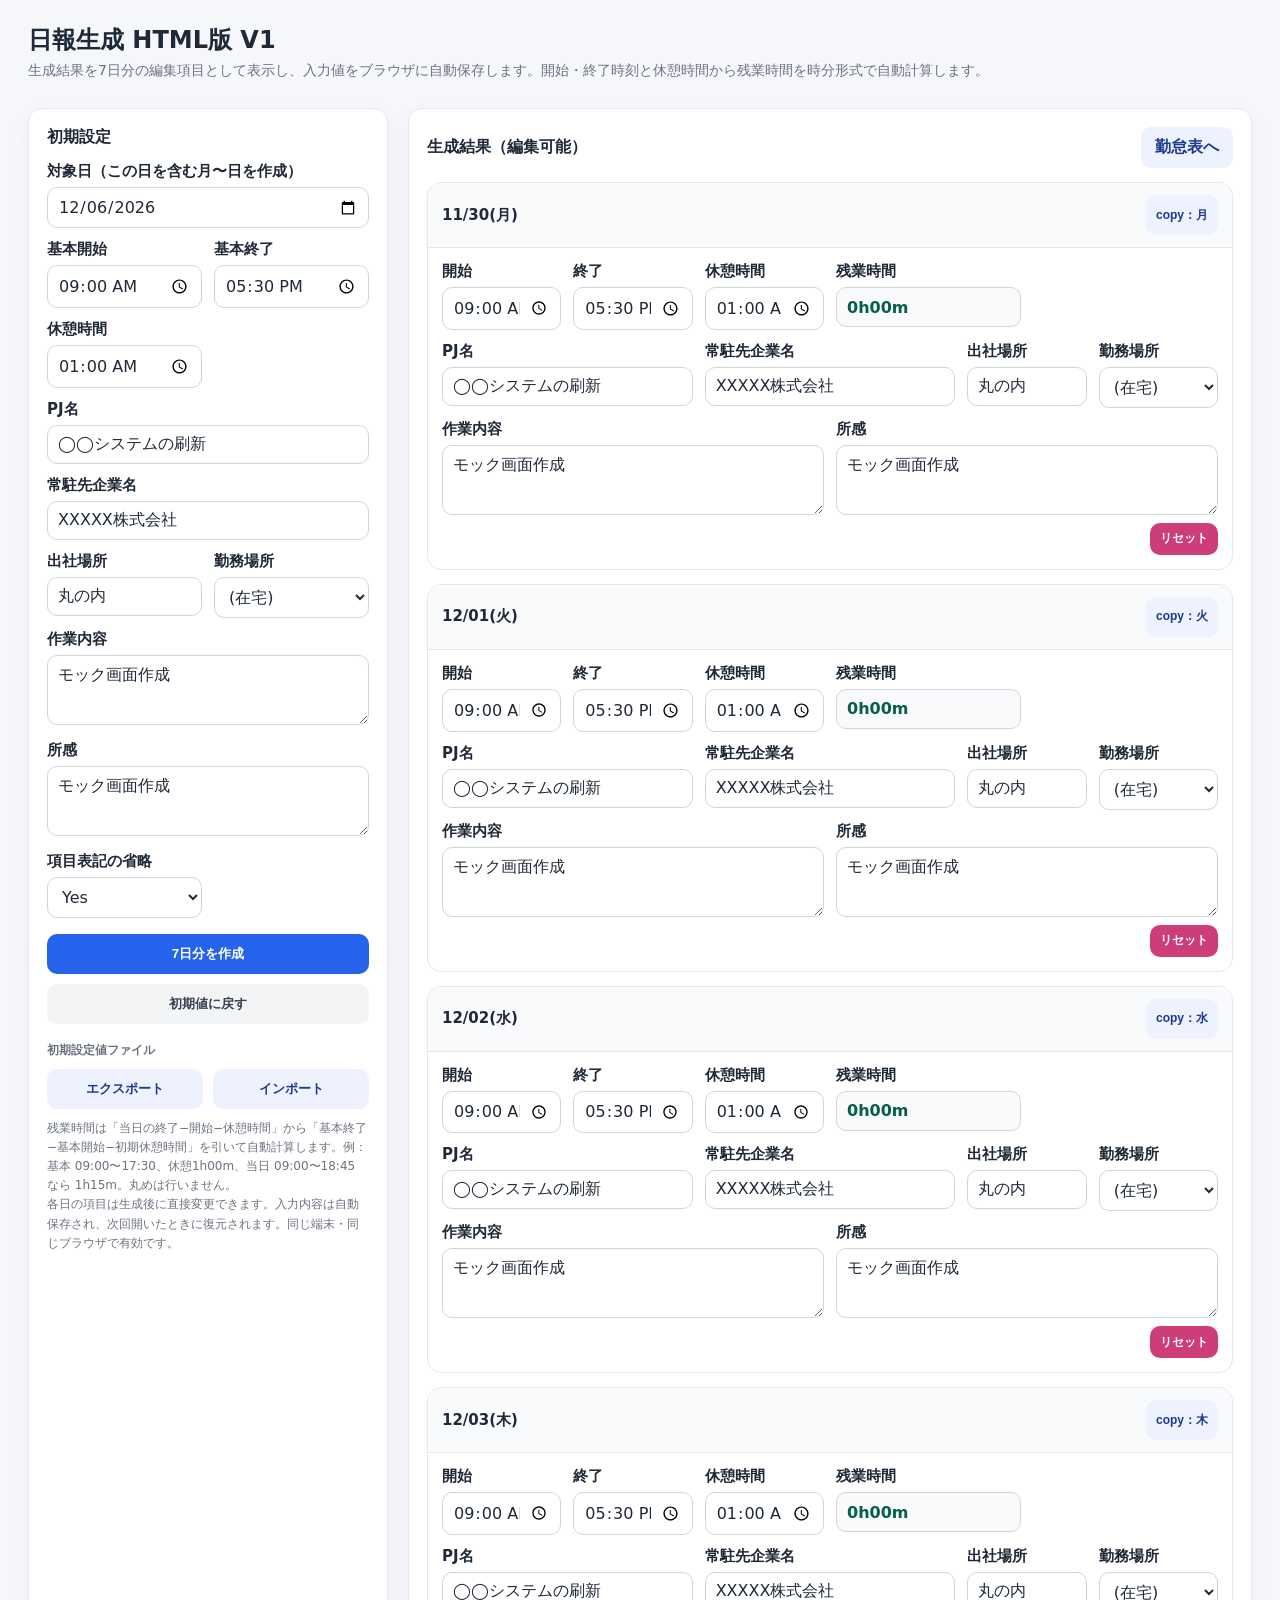
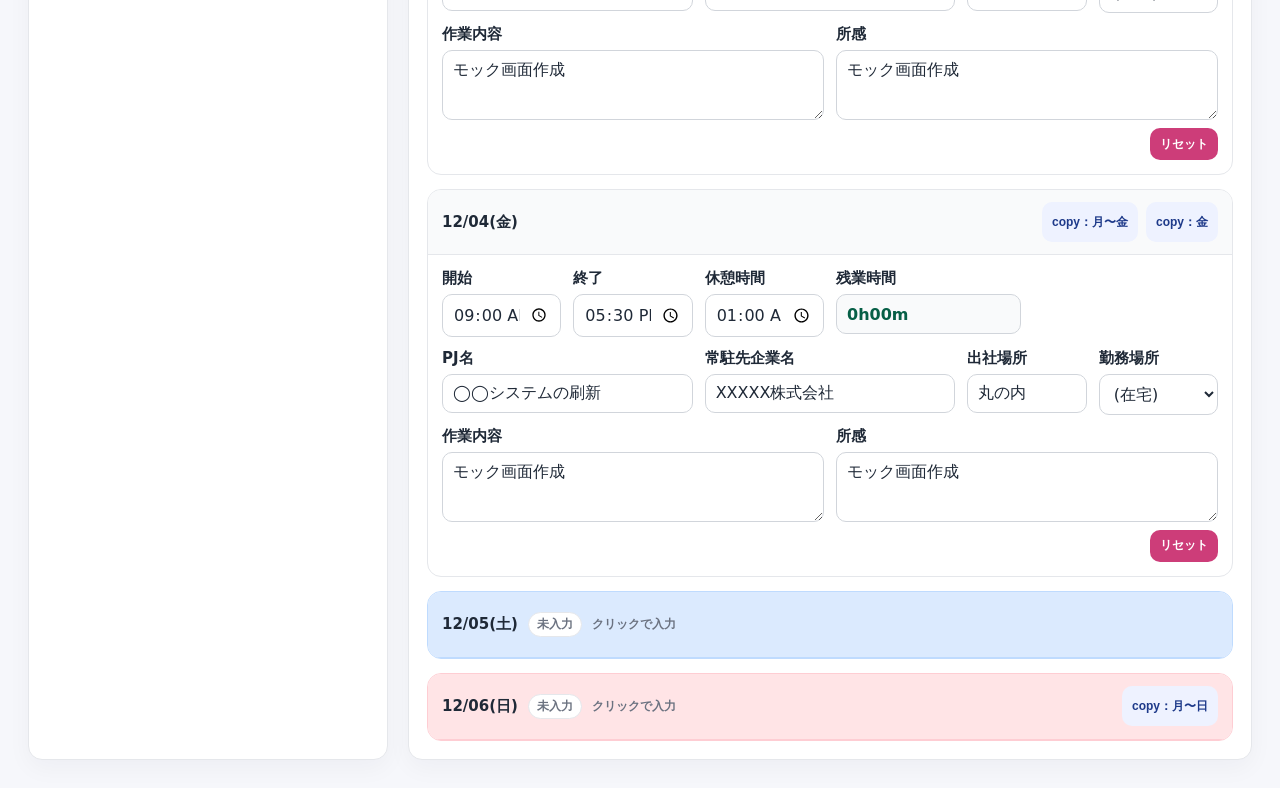
==== index.html @ 06e48c02 "Remove inactive weekend attendance records" ====
<!doctype html>
<html lang="ja">
<head>
  <meta charset="utf-8" />
  <meta name="viewport" content="width=device-width, initial-scale=1" />
  <title>日報生成 HTML版 V1</title>
  <link rel="stylesheet" href="css/style.css?v=20260704-15" />
</head>
<body>
  <header>
    <div class="header-text">
      <h1>日報生成 HTML版 V1</h1>
      <div class="sub">生成結果を7日分の編集項目として表示し、入力値をブラウザに自動保存します。開始・終了時刻と休憩時間から残業時間を時分形式で自動計算します。</div>
    </div>
    <div class="header-actions">
      <button class="menu-btn" id="openSettingsBtn" type="button" aria-controls="settingsPanel" aria-expanded="false">☰ 初期設定</button>
    </div>
  </header>

  <div class="drawer-overlay" id="drawerOverlay"></div>

  <main>
    <section class="form" id="settingsPanel" aria-label="初期設定">
      <div class="form-title-row">
        <h2>初期設定</h2>
        <button class="ghost drawer-close" id="closeSettingsBtn" type="button">閉じる</button>
      </div>
      <div class="grid">
        <div class="full">
          <label for="baseDate">対象日（この日を含む月〜日を作成）</label>
          <input id="baseDate" type="date" />
        </div>
        <div>
          <label for="defaultStartTime">基本開始</label>
          <input id="defaultStartTime" type="time" value="09:00" />
        </div>
        <div>
          <label for="defaultEndTime">基本終了</label>
          <input id="defaultEndTime" type="time" value="17:30" />
        </div>
        <div>
          <label for="defaultBreakTime">休憩時間</label>
          <input id="defaultBreakTime" type="time" value="01:00" />
        </div>
        <div class="full">
          <label for="projectName">PJ名</label>
          <input id="projectName" value="◯◯システムの刷新" />
        </div>
        <div class="full">
          <label for="companyName">常駐先企業名</label>
          <input id="companyName" value="XXXXX株式会社" />
        </div>
        <div>
          <label for="workPlace">出社場所</label>
          <input id="workPlace" value="丸の内" />
        </div>
        <div>
          <label for="workPlaceType">勤務場所</label>
          <select id="workPlaceType">
            <option value="(在宅)">(在宅)</option>
            <option value="(出社)">(出社)</option>
            <option value="(全休)">(全休)</option>
            <option value="(祝日)">(祝日)</option>
          </select>
        </div>
        <div class="full">
          <label for="workContent">作業内容</label>
          <textarea id="workContent">モック画面作成</textarea>
        </div>
        <div class="full">
          <label for="impression">所感</label>
          <textarea id="impression">モック画面作成</textarea>
        </div>
        <div>
          <label for="skipLabels">項目表記の省略</label>
          <select id="skipLabels">
            <option value="Yes">Yes</option>
            <option value="No">No</option>
          </select>
        </div>
      </div>

      <div class="buttons settings-actions">
        <button id="createBtn">7日分を作成</button>
        <button class="ghost" id="resetBtn">初期値に戻す</button>
        <div class="settings-file-label">初期設定値ファイル</div>
        <button class="secondary" id="exportSettingsBtn" type="button">エクスポート</button>
        <button class="secondary" id="importSettingsBtn" type="button">インポート</button>
        <input class="visually-hidden" id="importSettingsFile" type="file" accept="application/json,.json" />
      </div>
      <div class="note">
        残業時間は「当日の終了−開始−休憩時間」から「基本終了−基本開始−初期休憩時間」を引いて自動計算します。例：基本 09:00〜17:30、休憩1h00m、当日 09:00〜18:45 なら 1h15m。丸めは行いません。<br>
        各日の項目は生成後に直接変更できます。入力内容は自動保存され、次回開いたときに復元されます。同じ端末・同じブラウザで有効です。
      </div>
    </section>

    <section class="result">
      <div class="result-head">
        <h2 class="result-title">生成結果（編集可能）</h2>
        <a class="link-button secondary" href="attendance.html">勤怠表へ</a>
      </div>
      <div id="days" class="days result-days"></div>
    </section>
  </main>

  <div class="toast" id="toast">コピーしました</div>
  <script src="js/app.js?v=20260704-14"></script>
</body>
</html>
---- css/style.css ----
:root {
      --bg:#f6f7fb; --panel:#fff; --text:#1f2937; --muted:#6b7280; --line:#e5e7eb;
      --accent:#2563eb; --accent2:#1d4ed8; --soft:#eef2ff; --danger:#cd3d79; --ok:#059669;
    }
    * { box-sizing: border-box; }
    body { margin:0; font-family: system-ui, -apple-system, BlinkMacSystemFont, "Segoe UI", sans-serif; background:var(--bg); color:var(--text); }
    header { padding:24px 28px 12px; display:flex; align-items:flex-start; justify-content:space-between; gap:14px; }
    h1 { margin:0 0 6px; font-size:24px; }
    .header-text { min-width:0; }
    .header-actions { display:flex; align-items:center; justify-content:flex-end; gap:10px; flex-wrap:nowrap; flex:0 0 auto; }
    .menu-btn { display:none; white-space:nowrap; align-items:center; gap:8px; }
    .drawer-close { display:none; }
    .drawer-overlay { display:none; }
    .sub { color:var(--muted); font-size:14px; }
    main { display:grid; grid-template-columns: 360px 1fr; gap:20px; padding:16px 28px 28px; }
    section { background:var(--panel); border:1px solid var(--line); border-radius:14px; box-shadow:0 8px 24px rgba(15,23,42,.04); min-width:0; }
    .form, .result { padding:18px; }
    h2 { font-size:16px; margin:0 0 14px; }
    h3 { font-size:15px; margin:0; }
    .grid { display:grid; grid-template-columns: 1fr 1fr; gap:12px; }
    label { display:block; font-size:15px; color:var(--text); font-weight:700; margin-bottom:6px; }
    input, select, textarea { width:100%; border:1px solid #d1d5db; border-radius:10px; padding:9px 10px; font:inherit; background:white; color:var(--text); }
    textarea { min-height:70px; resize:vertical; }
    .full { grid-column: 1 / -1; }
    .buttons { display:flex; flex-wrap:wrap; gap:10px; margin-top:16px; }
    .settings-actions { display:grid; grid-template-columns:1fr 1fr; gap:10px; align-items:center; }
    .settings-actions #createBtn,
    .settings-actions #resetBtn,
    .settings-file-label { grid-column:1 / -1; }
    .settings-actions #resetBtn { margin-bottom:4px; }
    .settings-file-label { color:var(--muted); font-size:12px; font-weight:700; margin-top:4px; }
    .copy-buttons { width:auto; display:flex; flex-wrap:nowrap; gap:8px; justify-content:flex-end; }
    .copy-buttons button { flex:0 0 auto; min-height:38px; padding:8px 12px; font-size:13px; white-space:nowrap; }
    button, .link-button { border:0; border-radius:10px; padding:10px 14px; font-weight:700; cursor:pointer; background:var(--accent); color:white; text-decoration:none; display:inline-flex; align-items:center; justify-content:center; min-height:40px; white-space:nowrap; }
    button:hover { background:var(--accent2); }
    button.secondary, .link-button.secondary { background:var(--soft); color:#1e3a8a; }
    button.secondary:hover, .link-button.secondary:hover { background:#dbeafe; }
    button:disabled { cursor:not-allowed; opacity:.55; }
    button.ghost { background:#f3f4f6; color:#374151; }
    button.ghost:hover { background:#e5e7eb; }
    .note { margin-top:10px; color:var(--muted); font-size:12px; line-height:1.6; }
    .days { display:flex; flex-direction:column; gap:14px; }
    .day-card { border:1px solid var(--line); border-radius:14px; overflow:hidden; background:#fff; }
    .day-card-saturday { background:#eff6ff; border-color:#bfdbfe; }
    .day-card-sunday, .day-card-holiday { background:#fff1f2; border-color:#fecdd3; }
    .day-head { display:flex; align-items:center; justify-content:space-between; gap:12px; padding:12px 14px; background:#f9fafb; border-bottom:1px solid var(--line); }
    .day-card-saturday .day-head { background:#dbeafe; border-bottom-color:#bfdbfe; }
    .day-card-sunday .day-head, .day-card-holiday .day-head { background:#ffe4e6; border-bottom-color:#fecdd3; }
    .day-card-saturday .day-head,
    .day-card-sunday .day-head { min-height:66px; }
    .day-title { display:flex; align-items:center; gap:10px; flex-wrap:wrap; }
    .day-status { display:inline-flex; align-items:center; min-height:24px; padding:3px 8px; border-radius:999px; background:#fff; color:var(--muted); border:1px solid var(--line); font-size:12px; font-weight:700; }
    .weekend-toggle-head { cursor:pointer; }
    .weekend-toggle-head:hover { filter:brightness(.98); }
    .weekend-toggle-label { color:var(--muted); font-size:12px; font-weight:700; }
    .day-copy-actions { display:flex; align-items:center; justify-content:flex-end; gap:8px; flex-wrap:nowrap; }
    .calculated-value { min-height:40px; display:flex; align-items:center; border:1px solid #d1d5db; border-radius:10px; padding:9px 10px; background:#f9fafb; font-weight:700; color:#065f46; }
    .day-body { padding:14px; display:grid; grid-template-columns: repeat(12, 1fr); gap:12px; }
    .day-body-collapsed { display:none; }
    .col-2 { grid-column: span 2; }
    .col-3 { grid-column: span 3; }
    .col-4 { grid-column: span 4; }
    .col-6 { grid-column: span 6; }
    .col-12 { grid-column: span 12; }
    .row-actions { display:flex; gap:8px; align-items:flex-end; }
    .small-btn { padding:8px 10px; font-size:12px; }
    .field-with-action { display:flex; flex-direction:column; align-items:stretch; }
    button.field-reset-btn { align-self:flex-end; min-height:32px; margin-top:8px; padding:6px 10px; background:var(--danger); color:#fff; }
    button.field-reset-btn:hover { background:#b91c1c; color:#fff; }
    .visually-hidden { position:absolute; width:1px; height:1px; padding:0; margin:-1px; overflow:hidden; clip:rect(0,0,0,0); white-space:nowrap; border:0; }
    .toast { position:fixed; right:20px; bottom:20px; background:#111827; color:#fff; padding:10px 14px; border-radius:10px; opacity:0; transform:translateY(8px); transition:.2s; pointer-events:none; z-index:10; }
    .toast.show { opacity:1; transform:translateY(0); }
    @media (max-width: 1100px) {
      .menu-btn { display:inline-flex; margin-top:2px; }
      .drawer-close { display:inline-flex; min-height:auto; padding:8px 10px; }
      .drawer-overlay { display:block; position:fixed; inset:0; background:rgba(15,23,42,.45); opacity:0; pointer-events:none; transition:.2s; z-index:20; }
      body.drawer-open .drawer-overlay { opacity:1; pointer-events:auto; }
      section.form { position:fixed; top:0; left:0; width:min(88vw, 420px); height:100dvh; overflow-y:auto; z-index:30; border-radius:0 18px 18px 0; transform:translateX(-105%); transition:transform .24s ease; box-shadow:18px 0 40px rgba(15,23,42,.22); }
      body.drawer-open section.form { transform:translateX(0); }
      .form-title-row { display:flex; align-items:center; justify-content:space-between; gap:10px; margin-bottom:14px; }
      .form-title-row h2 { margin:0; }

      header { padding:18px 16px 8px; align-items:center; }
      main { grid-template-columns:1fr; gap:14px; padding:12px 16px 24px; }
      .form, .result { padding:16px; }
      .day-body { grid-template-columns: repeat(6, 1fr); }
      .col-2 { grid-column: span 2; }
      .col-3 { grid-column: span 3; }
      .col-4 { grid-column: span 3; }
      .col-6 { grid-column: span 6; }
      .col-12 { grid-column: span 6; }
      .result > div:first-child .copy-buttons { width:100%; justify-content:flex-end; }
      .copy-buttons { width:100%; flex-direction:row; flex-wrap:nowrap; justify-content:flex-end; gap:8px; }
      .copy-buttons button { flex:1 1 0; width:50%; min-width:0; }
    }
    @media (max-width: 760px) {
      body { background:#fff; }
      header { padding:14px 12px 6px; align-items:flex-start; }
      h1 { font-size:20px; }
      .sub { font-size:12px; line-height:1.5; }
      .menu-btn { padding:10px 12px; min-height:40px; font-size:13px; }
      main { display:block; padding:8px 10px 18px; }
      section { border-radius:12px; box-shadow:none; }
      section + section { margin-top:12px; }
      .form, .result { padding:14px; }
      .grid { grid-template-columns:1fr; gap:10px; }
      input, select, textarea { min-height:44px; font-size:16px; padding:10px 12px; }
      textarea { min-height:88px; }
      .buttons { width:100%; gap:8px; }
      .settings-actions { grid-template-columns:1fr; gap:9px; }
      .settings-actions #resetBtn { margin-bottom:6px; }
      button { min-height:44px; padding:11px 12px; font-size:14px; }
      .buttons button { flex:1 1 100%; }
      .result > div:first-child { align-items:flex-start !important; }
      .result > div:first-child .copy-buttons { width:100%; }
      .copy-buttons { width:100%; flex-direction:row; flex-wrap:nowrap; justify-content:flex-end; gap:8px; }
      .copy-buttons button { flex:1 1 0; width:50%; min-width:0; min-height:38px; padding:8px 10px; font-size:13px; }
      .day-card { border-radius:12px; }
      .day-head { padding:10px 12px; align-items:flex-start; }
      .day-title h3 { font-size:16px; }
      .day-copy-actions { flex-wrap:wrap; }
      .day-copy-actions button { flex:0 0 auto; }
      .day-body { padding:12px; grid-template-columns:1fr 1fr; gap:10px; }
      .col-2,.col-3,.col-4,.col-6,.col-12 { grid-column:1 / -1; }
      .day-body .col-2:nth-child(1),
      .day-body .col-2:nth-child(2) { grid-column: span 1; }

      .row-actions { align-items:flex-end; }
      .row-actions button { width:auto; }
      .calculated-value { min-height:44px; }
      .toast { right:10px; left:10px; bottom:12px; text-align:center; }
    }
    @media (max-width: 420px) {
      header { padding-left:10px; padding-right:10px; }
      .header-actions { gap:6px; }
      .header-actions .link-button,
      .header-actions .menu-btn { padding-left:9px; padding-right:9px; }
      main { padding-left:8px; padding-right:8px; }
      .form, .result { padding:12px; }
      .day-body { grid-template-columns:1fr 1fr; }
      .day-body .col-2:nth-child(1),
      .day-body .col-2:nth-child(2) { grid-column:1 / -1; }

      .copy-buttons { width:100%; justify-content:flex-end; gap:6px; }
      .copy-buttons button { flex:1 1 0; width:50%; min-width:0; min-height:36px; padding:7px 9px; font-size:12px; }
      label { font-size:15px; }
    }
    .result-head { display:flex; align-items:center; justify-content:space-between; gap:12px; flex-wrap:wrap; }
    .result-title { margin:0; }
    .result-copy-buttons { margin-top:0; }
    .result-days { margin-top:14px; }
    .single-main { display:block; max-width:1040px; margin:0 auto; }
    .holiday-panel { width:100%; }
    .holiday-actions { margin-top:0; }
    .holiday-status { margin-top:14px; color:var(--muted); font-size:13px; }
    .holiday-table-wrap { margin-top:12px; overflow:auto; border:1px solid var(--line); border-radius:10px; }
    .holiday-table { width:100%; border-collapse:collapse; background:#fff; }
    .holiday-table th,
    .holiday-table td { padding:10px 12px; border-bottom:1px solid var(--line); text-align:left; font-size:14px; }
    .holiday-table th { background:#f9fafb; color:#374151; white-space:nowrap; }
    .holiday-table tr:last-child td { border-bottom:0; }
    .attendance-panel { width:100%; }
    .attendance-summary { color:var(--muted); font-size:13px; font-weight:700; }
    .attendance-table-wrap { margin-top:14px; max-height:calc(100dvh - 190px); overflow:auto; border:1px solid var(--line); border-radius:10px; }
    .attendance-table { width:100%; border-collapse:collapse; background:#fff; table-layout:fixed; }
    .attendance-table th,
    .attendance-table td { padding:10px 12px; border-bottom:1px solid var(--line); text-align:left; font-size:14px; white-space:nowrap; }
    .attendance-table th { position:sticky; top:0; background:#f9fafb; color:#374151; z-index:3; box-shadow:0 1px 0 var(--line); }
    .attendance-table th:first-child,
    .attendance-table td:first-child { width:37%; }
    .attendance-table th:not(:first-child):not(:last-child),
    .attendance-table td:not(:first-child):not(:last-child) { text-align:right; width:10%; }
    .attendance-table th:last-child,
    .attendance-table td:last-child { width:13%; text-align:right; }
    button.attendance-delete-btn { min-height:28px; width:28px; padding:0; border-radius:8px; font-size:16px; line-height:1; background:var(--danger); color:#fff; }
    button.attendance-delete-btn:hover { background:#b91c1c; color:#fff; }
    .attendance-table tr:last-child td { border-bottom:0; }
    .attendance-table .attendance-saturday td { background:#eff6ff; }
    .attendance-table .attendance-sunday td { background:#fff1f2; }
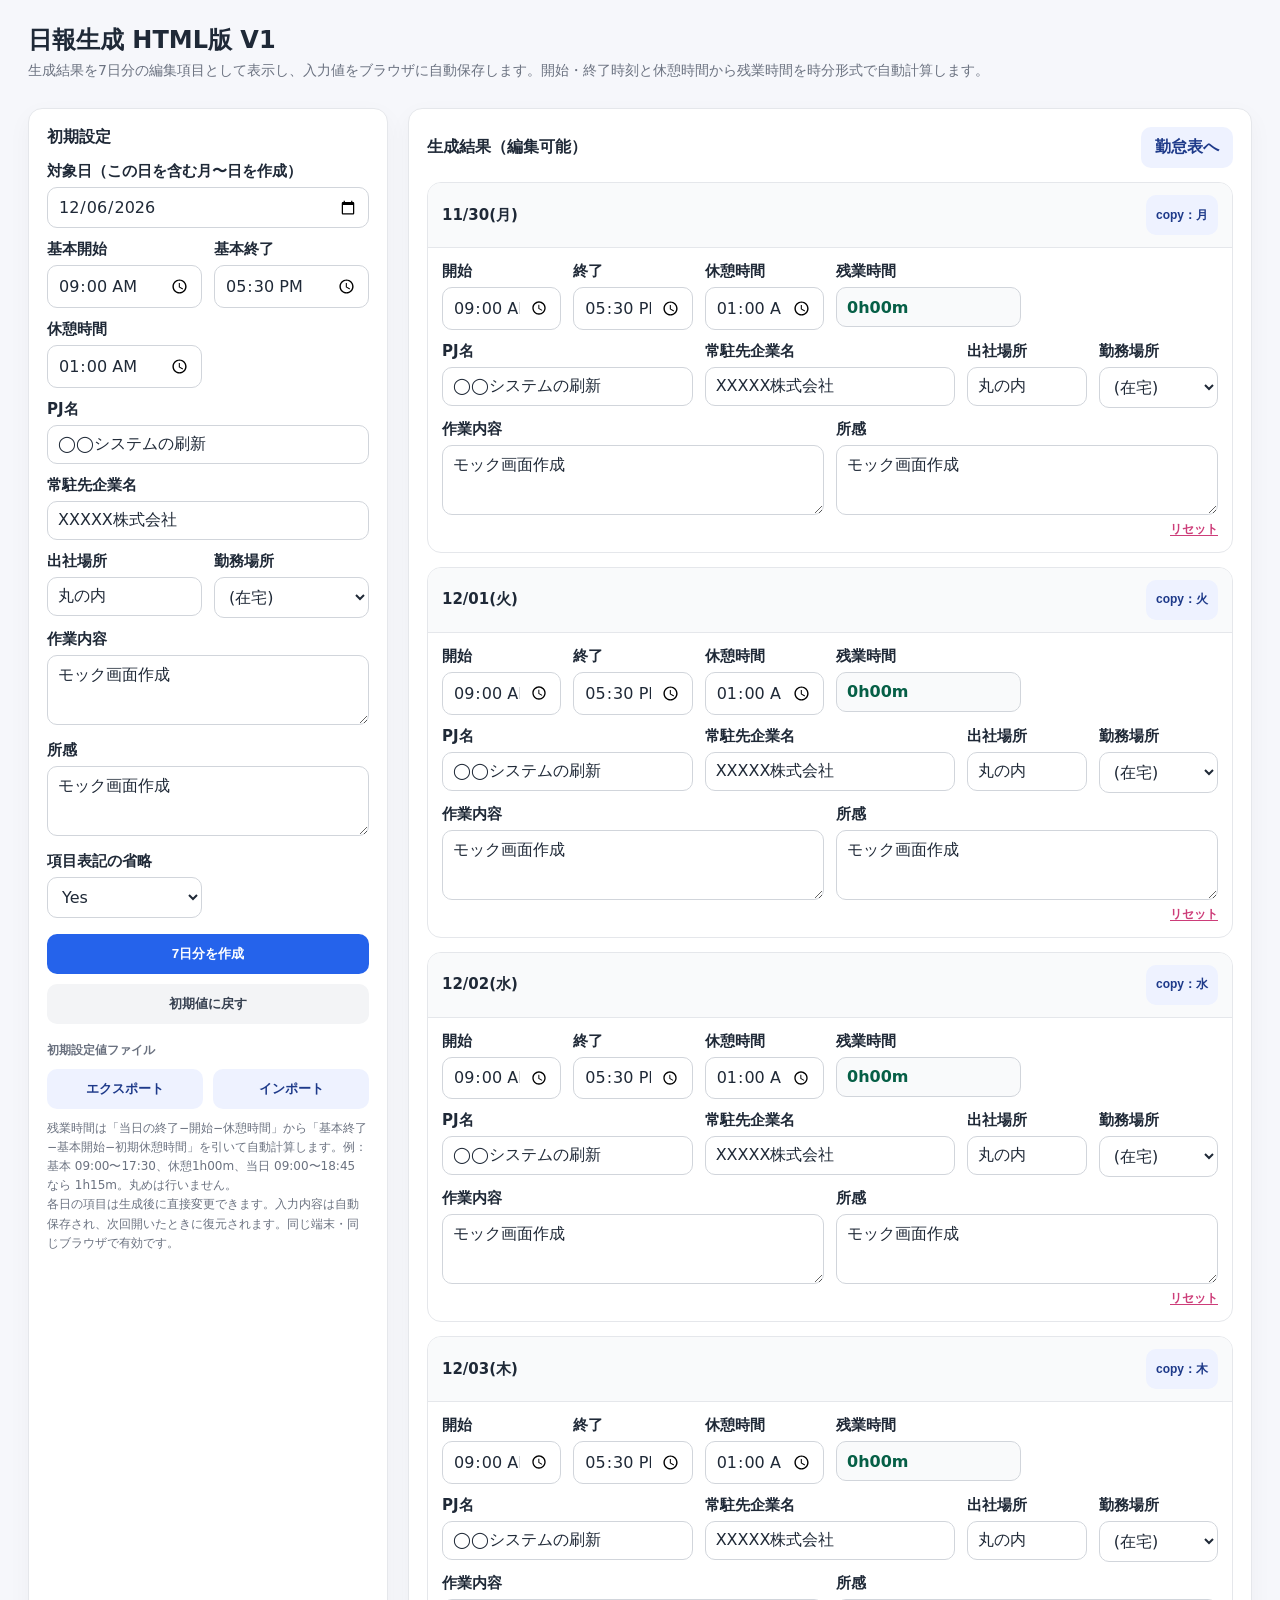
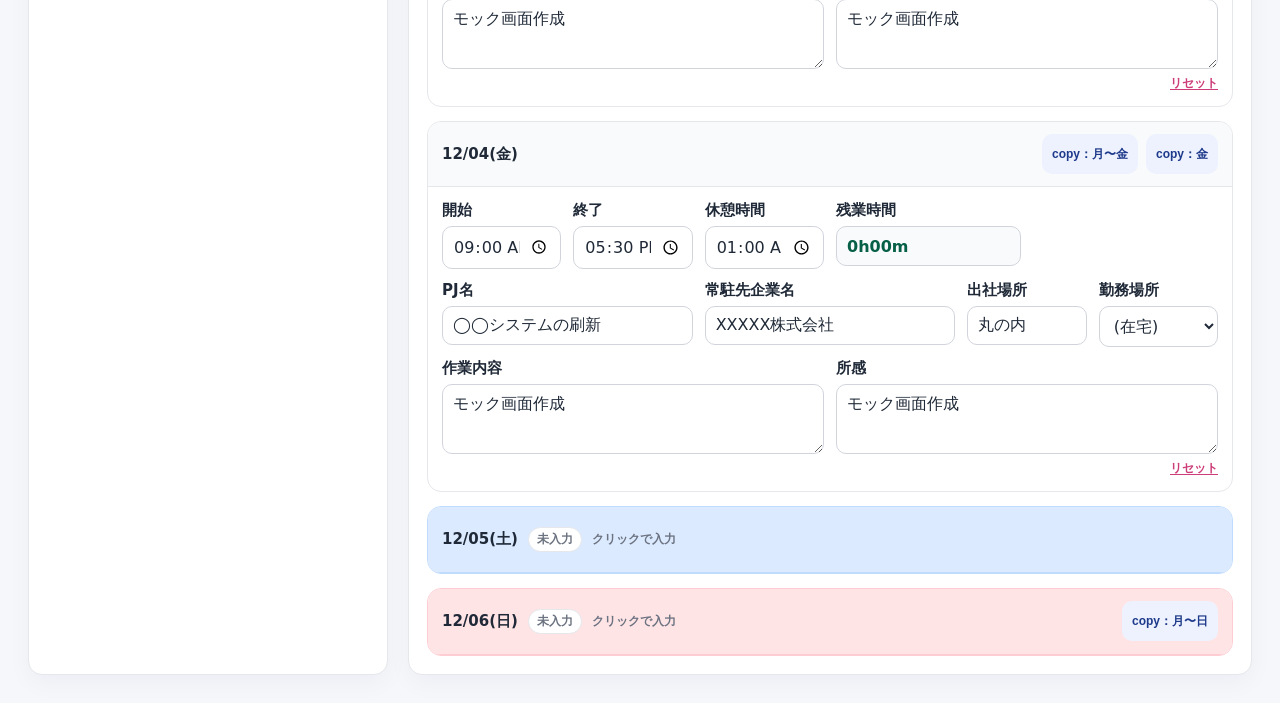
==== commit d9ac706d: "Style result reset as text link" ====
--- a/index.html
+++ b/index.html
@@ -4,7 +4,7 @@
   <meta charset="utf-8" />
   <meta name="viewport" content="width=device-width, initial-scale=1" />
   <title>日報生成 HTML版 V1</title>
-  <link rel="stylesheet" href="css/style.css?v=20260704-15" />
+  <link rel="stylesheet" href="css/style.css?v=20260704-16" />
 </head>
 <body>
   <header>
--- a/css/style.css
+++ b/css/style.css
@@ -65,8 +65,8 @@
     .row-actions { display:flex; gap:8px; align-items:flex-end; }
     .small-btn { padding:8px 10px; font-size:12px; }
     .field-with-action { display:flex; flex-direction:column; align-items:stretch; }
-    button.field-reset-btn { align-self:flex-end; min-height:32px; margin-top:8px; padding:6px 10px; background:var(--danger); color:#fff; }
-    button.field-reset-btn:hover { background:#b91c1c; color:#fff; }
+    button.field-reset-btn { align-self:flex-end; min-height:auto; margin-top:6px; padding:0; border:0; background:transparent; color:var(--danger); box-shadow:none; font-weight:700; text-decoration:underline; text-underline-offset:2px; }
+    button.field-reset-btn:hover { background:transparent; color:#b91c1c; box-shadow:none; }
     .visually-hidden { position:absolute; width:1px; height:1px; padding:0; margin:-1px; overflow:hidden; clip:rect(0,0,0,0); white-space:nowrap; border:0; }
     .toast { position:fixed; right:20px; bottom:20px; background:#111827; color:#fff; padding:10px 14px; border-radius:10px; opacity:0; transform:translateY(8px); transition:.2s; pointer-events:none; z-index:10; }
     .toast.show { opacity:1; transform:translateY(0); }
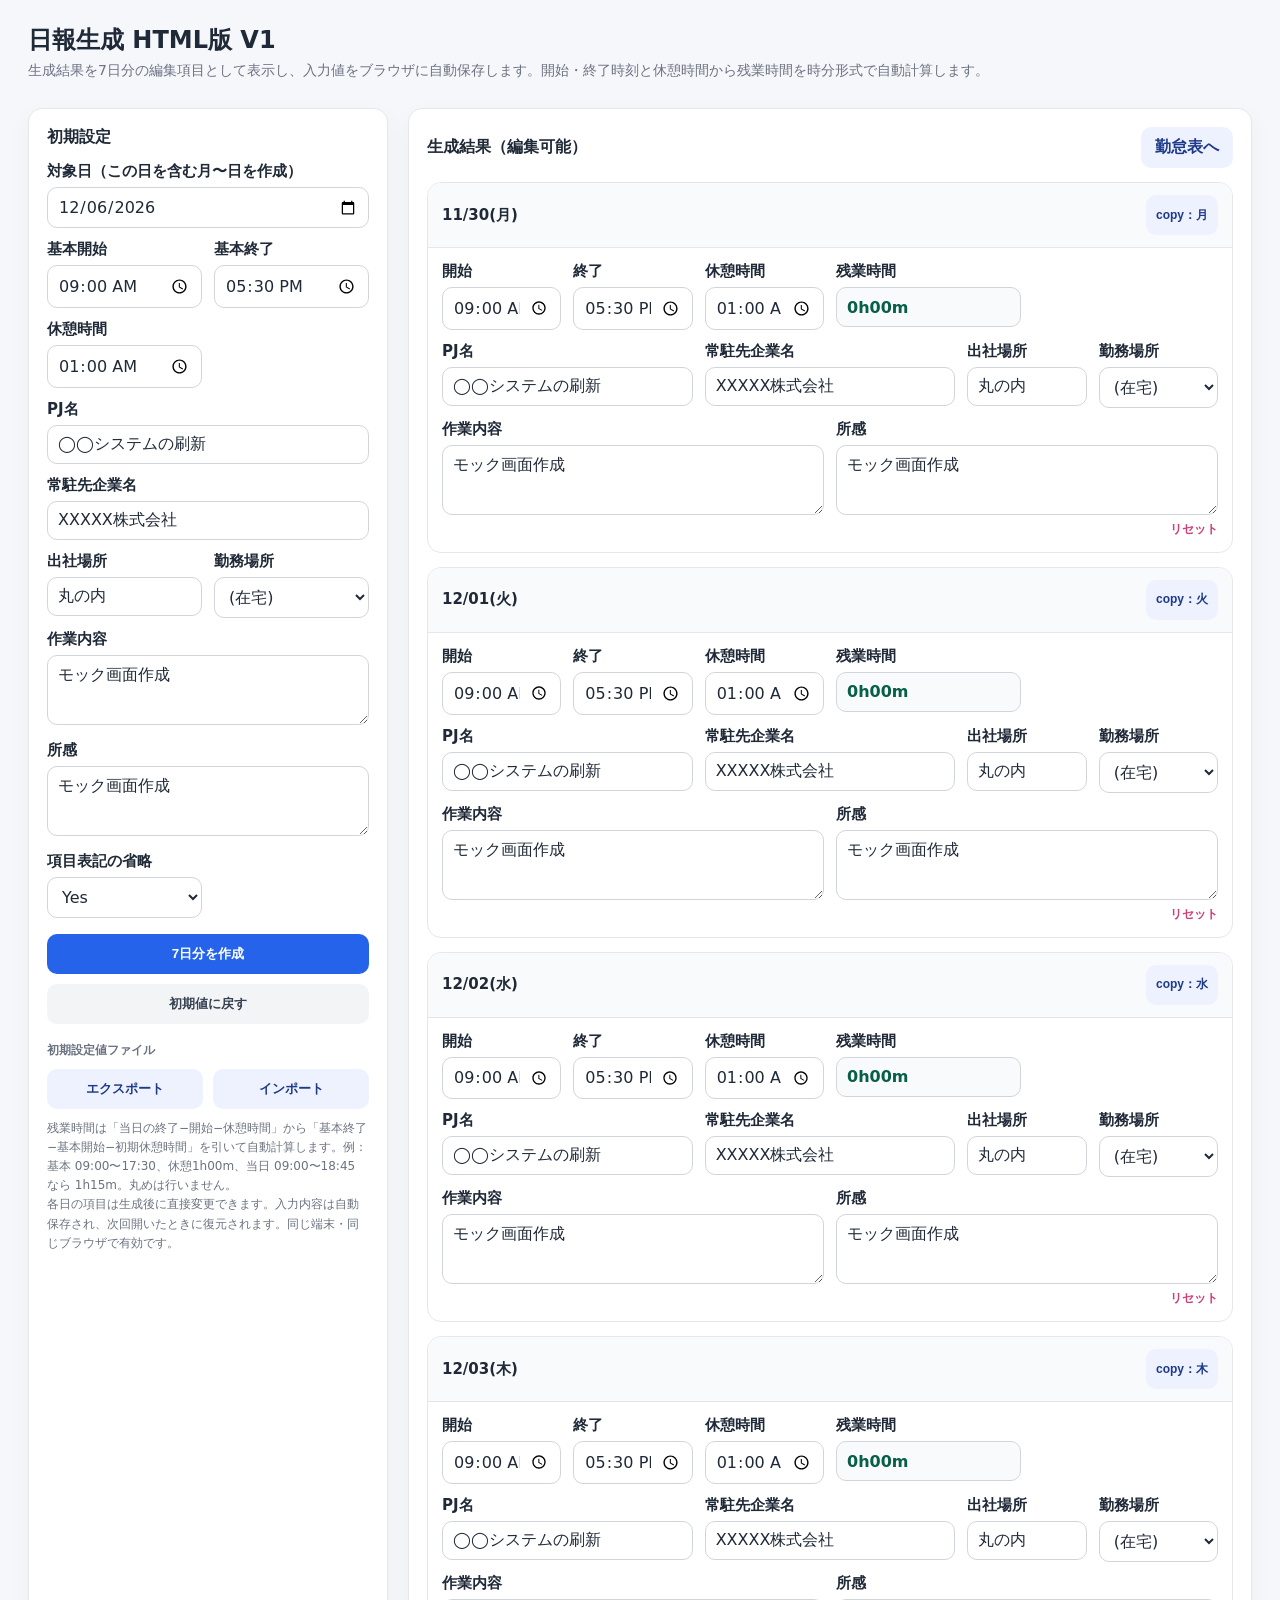
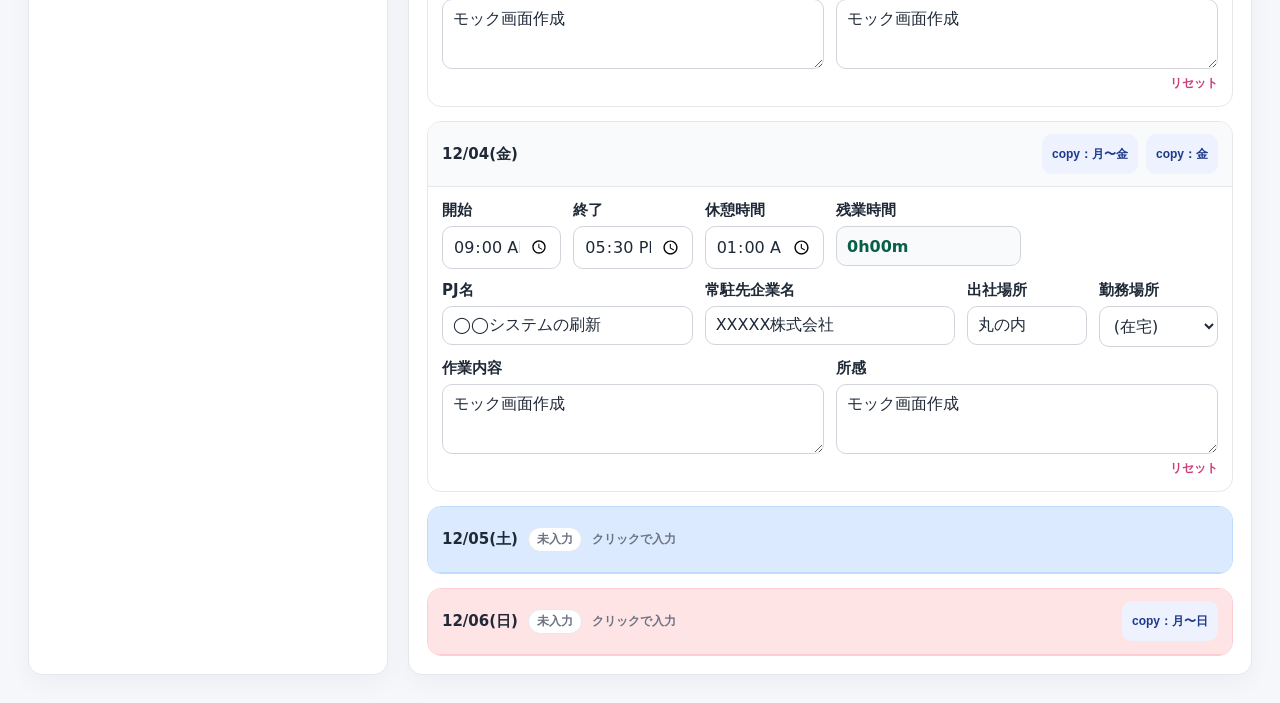
==== commit ce0447af: "Remove reset link underline" ====
--- a/index.html
+++ b/index.html
@@ -4,7 +4,7 @@
   <meta charset="utf-8" />
   <meta name="viewport" content="width=device-width, initial-scale=1" />
   <title>日報生成 HTML版 V1</title>
-  <link rel="stylesheet" href="css/style.css?v=20260704-16" />
+  <link rel="stylesheet" href="css/style.css?v=20260704-17" />
 </head>
 <body>
   <header>
--- a/css/style.css
+++ b/css/style.css
@@ -65,7 +65,7 @@
     .row-actions { display:flex; gap:8px; align-items:flex-end; }
     .small-btn { padding:8px 10px; font-size:12px; }
     .field-with-action { display:flex; flex-direction:column; align-items:stretch; }
-    button.field-reset-btn { align-self:flex-end; min-height:auto; margin-top:6px; padding:0; border:0; background:transparent; color:var(--danger); box-shadow:none; font-weight:700; text-decoration:underline; text-underline-offset:2px; }
+    button.field-reset-btn { align-self:flex-end; min-height:auto; margin-top:6px; padding:0; border:0; background:transparent; color:var(--danger); box-shadow:none; font-weight:700; text-decoration:none; }
     button.field-reset-btn:hover { background:transparent; color:#b91c1c; box-shadow:none; }
     .visually-hidden { position:absolute; width:1px; height:1px; padding:0; margin:-1px; overflow:hidden; clip:rect(0,0,0,0); white-space:nowrap; border:0; }
     .toast { position:fixed; right:20px; bottom:20px; background:#111827; color:#fff; padding:10px 14px; border-radius:10px; opacity:0; transform:translateY(8px); transition:.2s; pointer-events:none; z-index:10; }
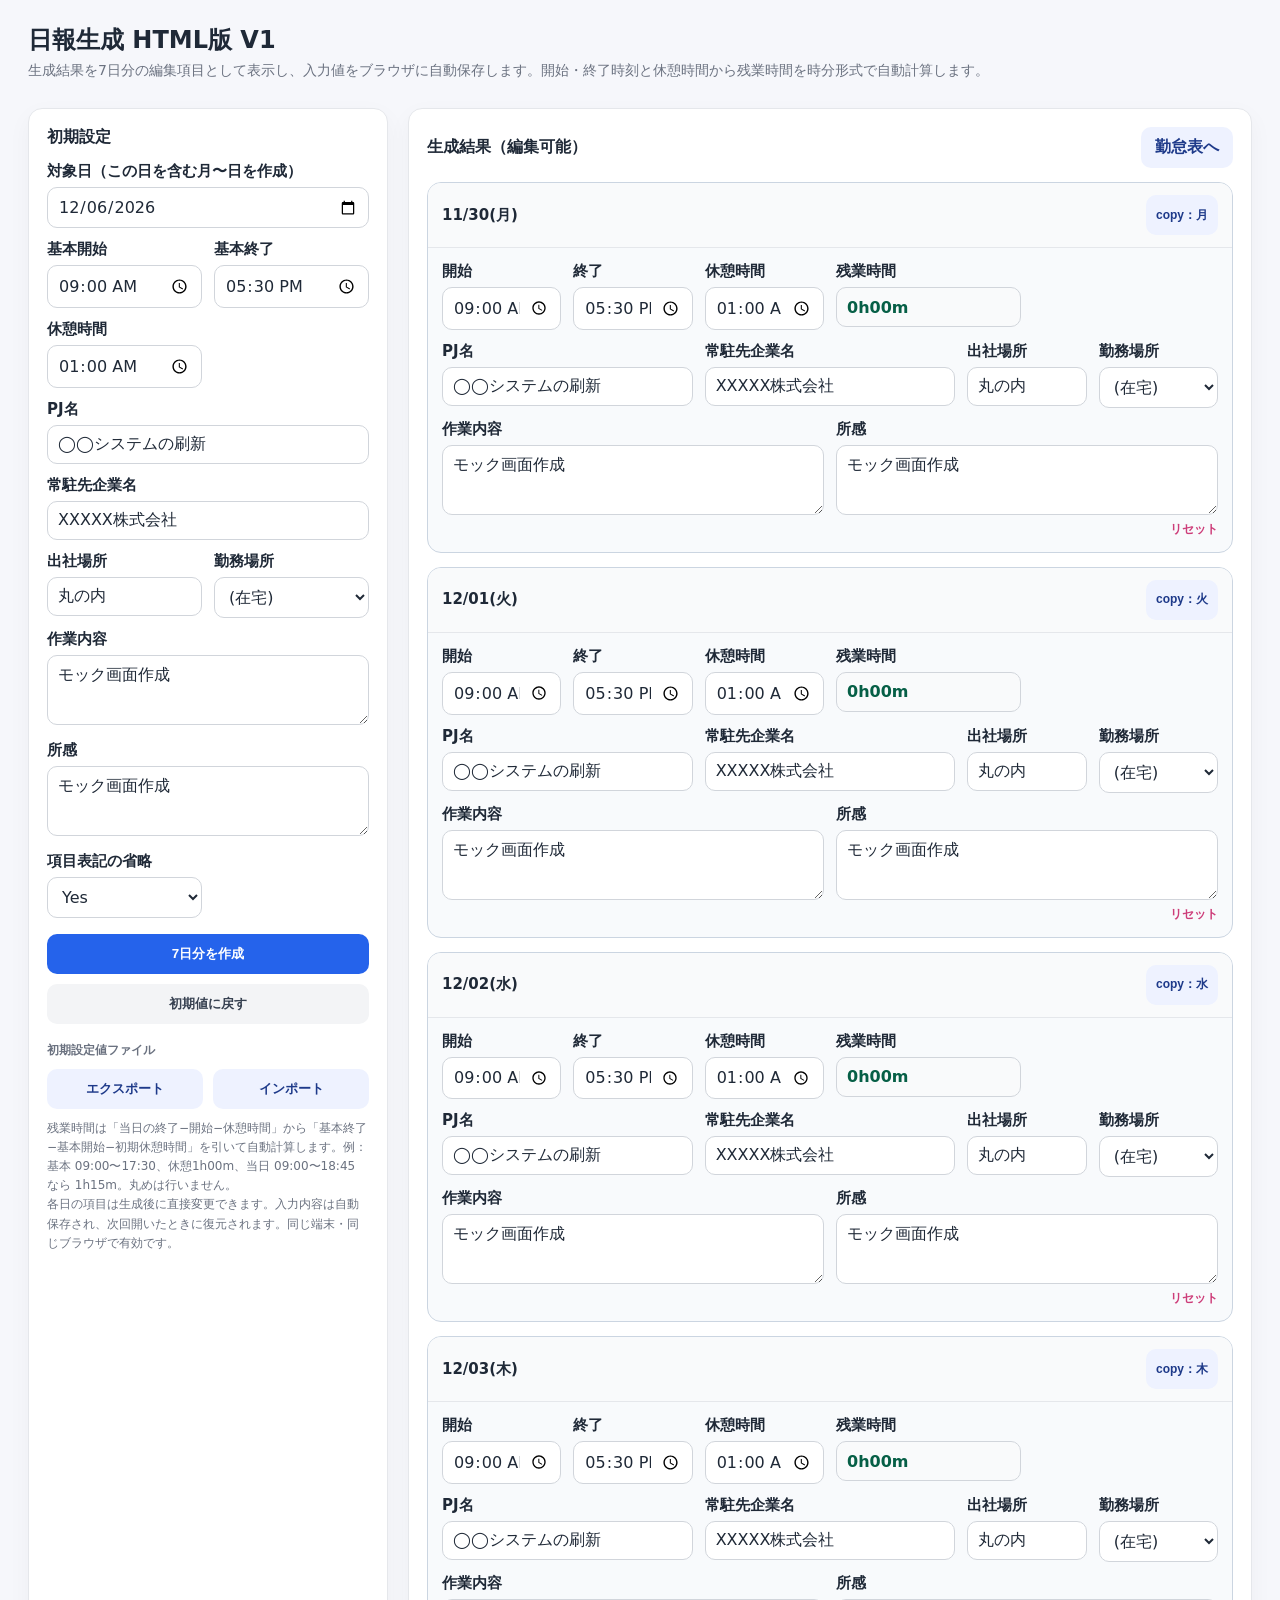
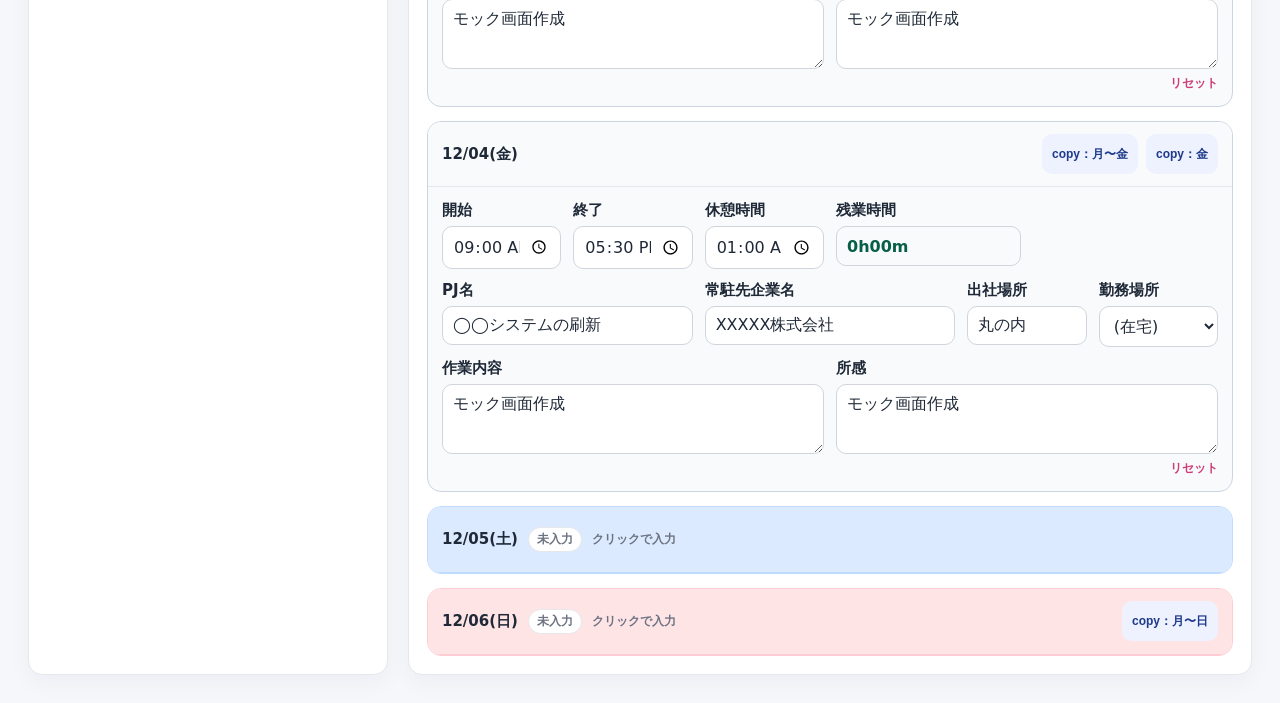
==== commit 11dc79ec: "Adjust weekday result card background" ====
--- a/index.html
+++ b/index.html
@@ -4,7 +4,7 @@
   <meta charset="utf-8" />
   <meta name="viewport" content="width=device-width, initial-scale=1" />
   <title>日報生成 HTML版 V1</title>
-  <link rel="stylesheet" href="css/style.css?v=20260704-17" />
+  <link rel="stylesheet" href="css/style.css?v=20260705-01" />
 </head>
 <body>
   <header>
--- a/css/style.css
+++ b/css/style.css
@@ -40,7 +40,7 @@
     button.ghost:hover { background:#e5e7eb; }
     .note { margin-top:10px; color:var(--muted); font-size:12px; line-height:1.6; }
     .days { display:flex; flex-direction:column; gap:14px; }
-    .day-card { border:1px solid var(--line); border-radius:14px; overflow:hidden; background:#fff; }
+    .day-card { border:1px solid #cbd5e1; border-radius:14px; overflow:hidden; background:#f8fafc; }
     .day-card-saturday { background:#eff6ff; border-color:#bfdbfe; }
     .day-card-sunday, .day-card-holiday { background:#fff1f2; border-color:#fecdd3; }
     .day-head { display:flex; align-items:center; justify-content:space-between; gap:12px; padding:12px 14px; background:#f9fafb; border-bottom:1px solid var(--line); }
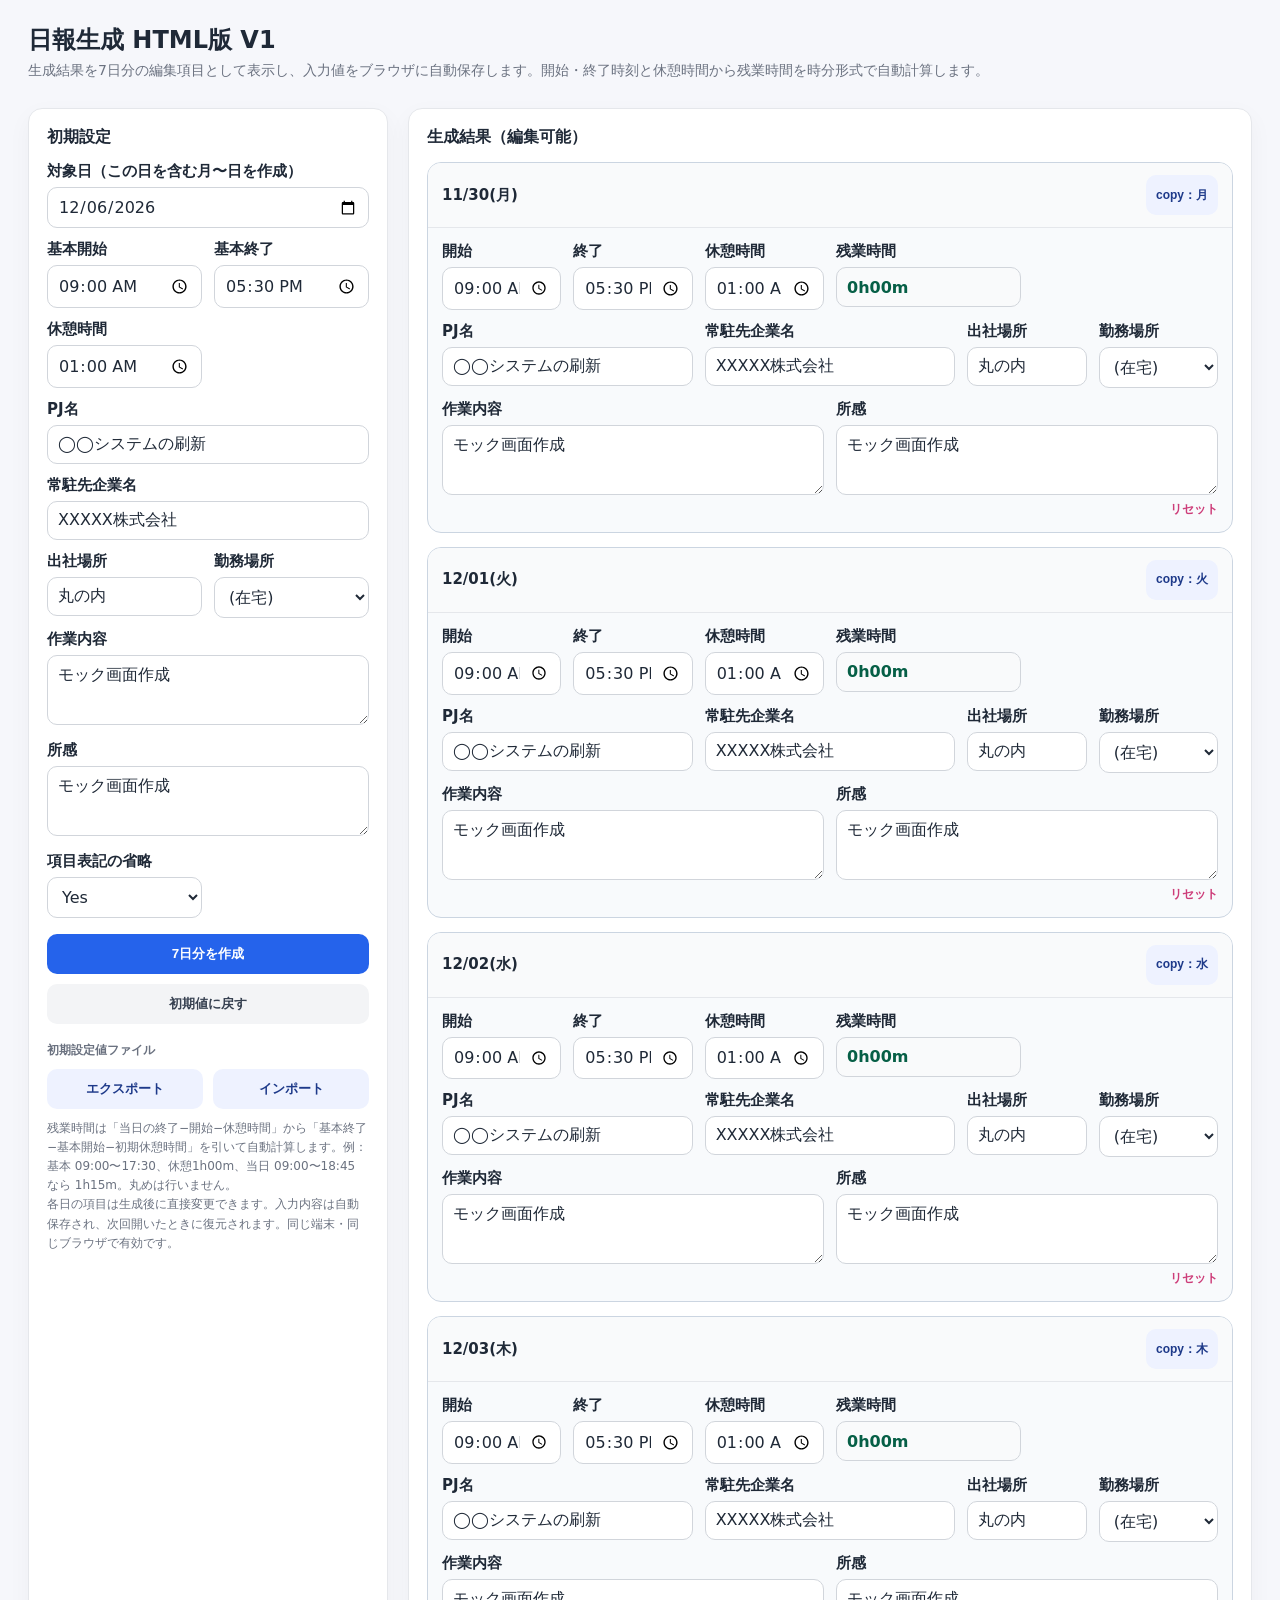
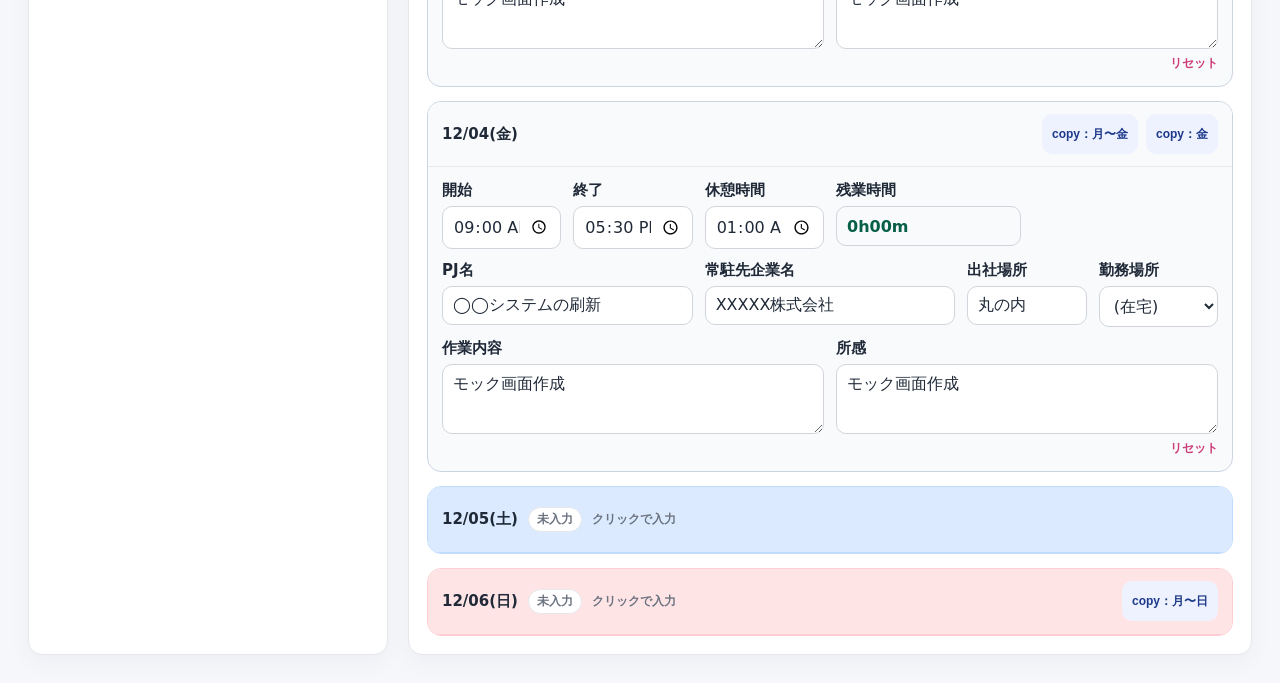
==== commit 853c3321: "Update daily report date handling and remove attendance page" ====
--- a/index.html
+++ b/index.html
@@ -97,13 +97,12 @@
     <section class="result">
       <div class="result-head">
         <h2 class="result-title">生成結果（編集可能）</h2>
-        <a class="link-button secondary" href="attendance.html">勤怠表へ</a>
       </div>
       <div id="days" class="days result-days"></div>
     </section>
   </main>
 
   <div class="toast" id="toast">コピーしました</div>
-  <script src="js/app.js?v=20260704-14"></script>
+  <script src="js/app.js?v=20260706-01"></script>
 </body>
 </html>
--- a/css/style.css
+++ b/css/style.css
@@ -159,21 +159,3 @@
     .holiday-table td { padding:10px 12px; border-bottom:1px solid var(--line); text-align:left; font-size:14px; }
     .holiday-table th { background:#f9fafb; color:#374151; white-space:nowrap; }
     .holiday-table tr:last-child td { border-bottom:0; }
-    .attendance-panel { width:100%; }
-    .attendance-summary { color:var(--muted); font-size:13px; font-weight:700; }
-    .attendance-table-wrap { margin-top:14px; max-height:calc(100dvh - 190px); overflow:auto; border:1px solid var(--line); border-radius:10px; }
-    .attendance-table { width:100%; border-collapse:collapse; background:#fff; table-layout:fixed; }
-    .attendance-table th,
-    .attendance-table td { padding:10px 12px; border-bottom:1px solid var(--line); text-align:left; font-size:14px; white-space:nowrap; }
-    .attendance-table th { position:sticky; top:0; background:#f9fafb; color:#374151; z-index:3; box-shadow:0 1px 0 var(--line); }
-    .attendance-table th:first-child,
-    .attendance-table td:first-child { width:37%; }
-    .attendance-table th:not(:first-child):not(:last-child),
-    .attendance-table td:not(:first-child):not(:last-child) { text-align:right; width:10%; }
-    .attendance-table th:last-child,
-    .attendance-table td:last-child { width:13%; text-align:right; }
-    button.attendance-delete-btn { min-height:28px; width:28px; padding:0; border-radius:8px; font-size:16px; line-height:1; background:var(--danger); color:#fff; }
-    button.attendance-delete-btn:hover { background:#b91c1c; color:#fff; }
-    .attendance-table tr:last-child td { border-bottom:0; }
-    .attendance-table .attendance-saturday td { background:#eff6ff; }
-    .attendance-table .attendance-sunday td { background:#fff1f2; }
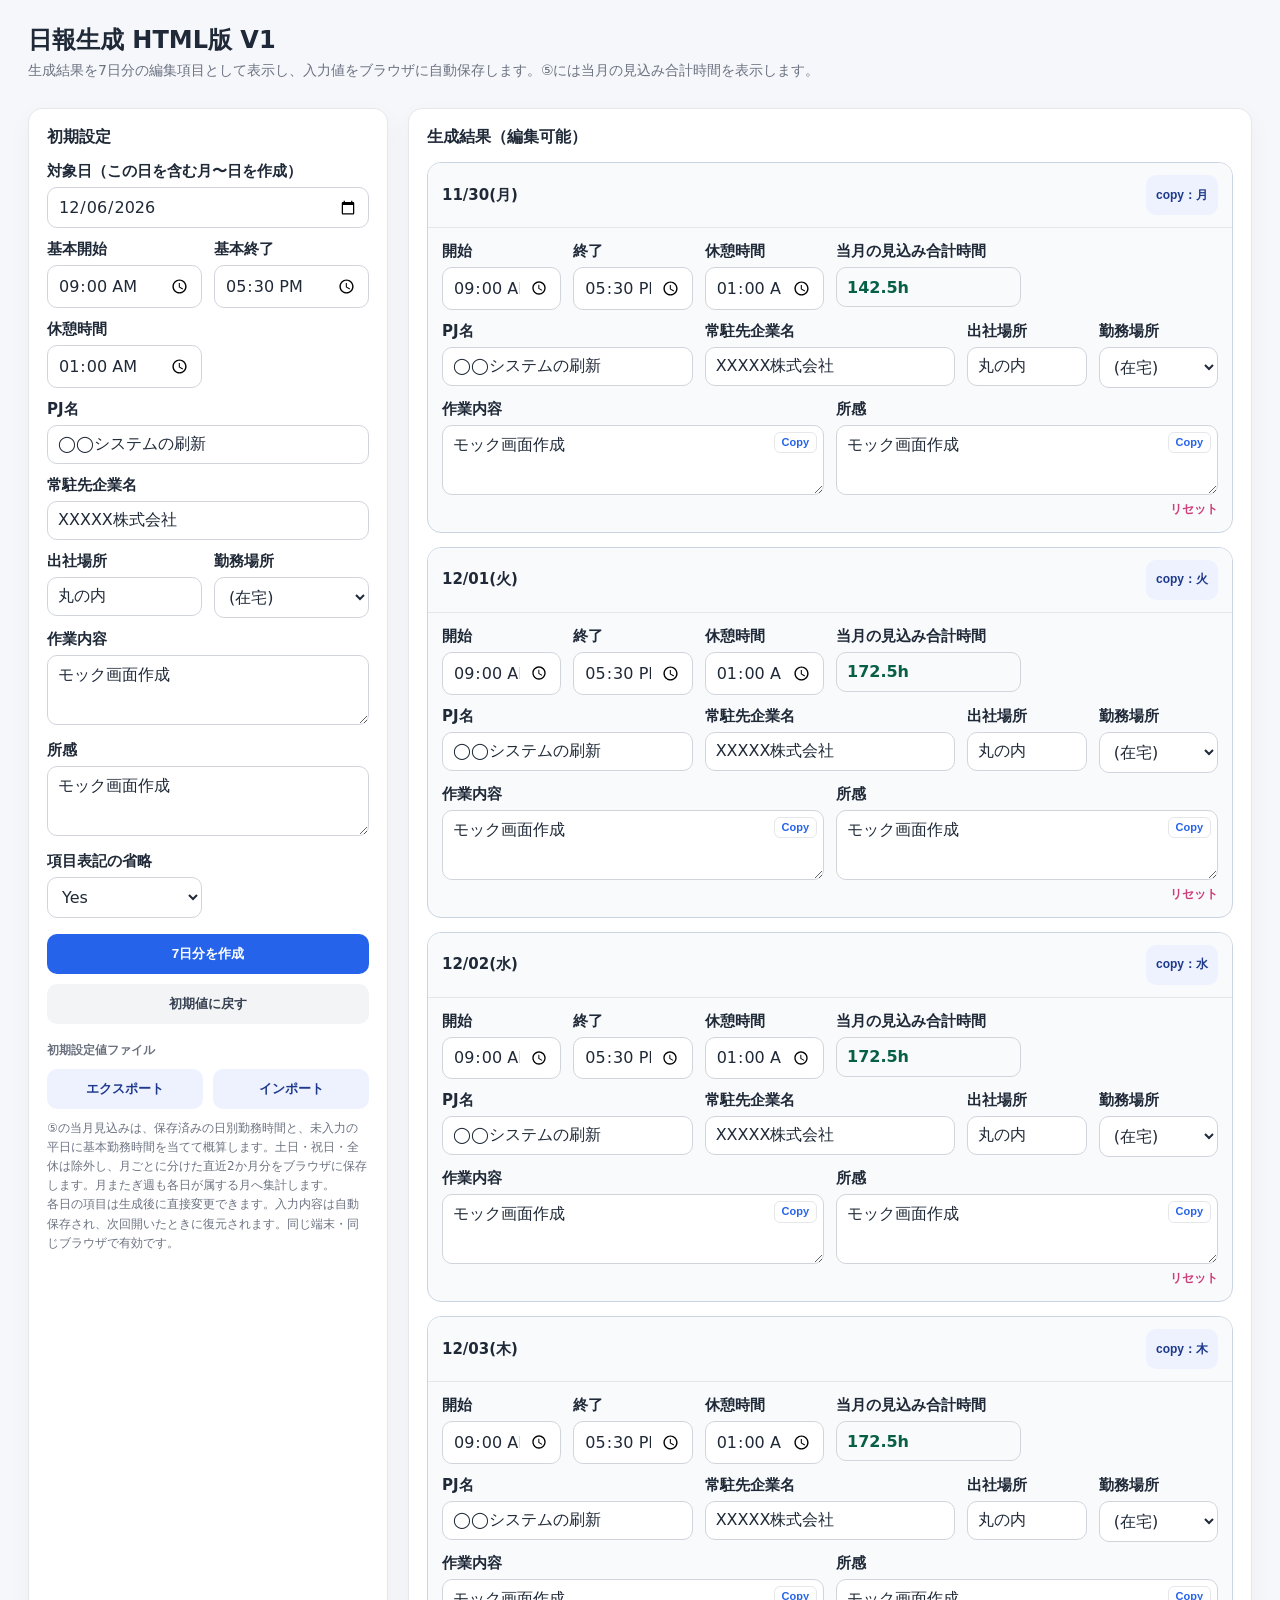
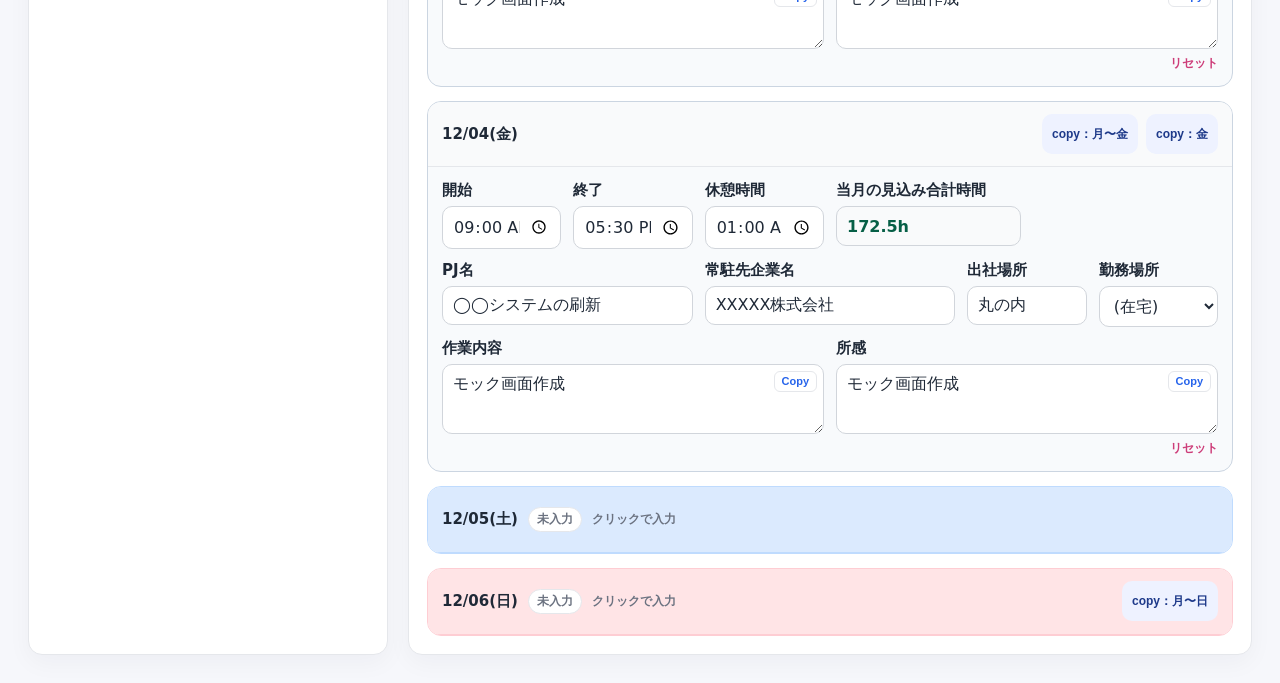
==== commit 4f09e566: "Change report hours to monthly estimate" ====
--- a/index.html
+++ b/index.html
@@ -10,7 +10,7 @@
   <header>
     <div class="header-text">
       <h1>日報生成 HTML版 V1</h1>
-      <div class="sub">生成結果を7日分の編集項目として表示し、入力値をブラウザに自動保存します。開始・終了時刻と休憩時間から残業時間を時分形式で自動計算します。</div>
+      <div class="sub">生成結果を7日分の編集項目として表示し、入力値をブラウザに自動保存します。⑤には当月の見込み合計時間を表示します。</div>
     </div>
     <div class="header-actions">
       <button class="menu-btn" id="openSettingsBtn" type="button" aria-controls="settingsPanel" aria-expanded="false">☰ 初期設定</button>
@@ -89,7 +89,7 @@
         <input class="visually-hidden" id="importSettingsFile" type="file" accept="application/json,.json" />
       </div>
       <div class="note">
-        残業時間は「当日の終了−開始−休憩時間」から「基本終了−基本開始−初期休憩時間」を引いて自動計算します。例：基本 09:00〜17:30、休憩1h00m、当日 09:00〜18:45 なら 1h15m。丸めは行いません。<br>
+        ⑤の当月見込みは、保存済みの日別勤務時間と、未入力の平日に基本勤務時間を当てて概算します。土日・祝日・全休は除外し、月ごとに分けた直近2か月分をブラウザに保存します。月またぎ週も各日が属する月へ集計します。<br>
         各日の項目は生成後に直接変更できます。入力内容は自動保存され、次回開いたときに復元されます。同じ端末・同じブラウザで有効です。
       </div>
     </section>
@@ -103,6 +103,6 @@
   </main>
 
   <div class="toast" id="toast">コピーしました</div>
-  <script src="js/app.js?v=20260706-01"></script>
+  <script src="js/app.js?v=20260930-01"></script>
 </body>
 </html>
--- a/css/style.css
+++ b/css/style.css
@@ -65,6 +65,10 @@
     .row-actions { display:flex; gap:8px; align-items:flex-end; }
     .small-btn { padding:8px 10px; font-size:12px; }
     .field-with-action { display:flex; flex-direction:column; align-items:stretch; }
+    .textarea-copy-wrap { position:relative; display:flex; }
+    .textarea-copy-wrap textarea { width:100%; padding-right:58px; }
+    button.field-copy-btn { position:absolute; top:7px; right:7px; min-height:auto; padding:3px 7px; border:1px solid var(--line); border-radius:6px; background:rgba(255,255,255,.92); color:var(--accent); box-shadow:none; font-size:11px; font-weight:700; line-height:1.2; }
+    button.field-copy-btn:hover { background:var(--soft); color:var(--accent2); box-shadow:none; }
     button.field-reset-btn { align-self:flex-end; min-height:auto; margin-top:6px; padding:0; border:0; background:transparent; color:var(--danger); box-shadow:none; font-weight:700; text-decoration:none; }
     button.field-reset-btn:hover { background:transparent; color:#b91c1c; box-shadow:none; }
     .visually-hidden { position:absolute; width:1px; height:1px; padding:0; margin:-1px; overflow:hidden; clip:rect(0,0,0,0); white-space:nowrap; border:0; }
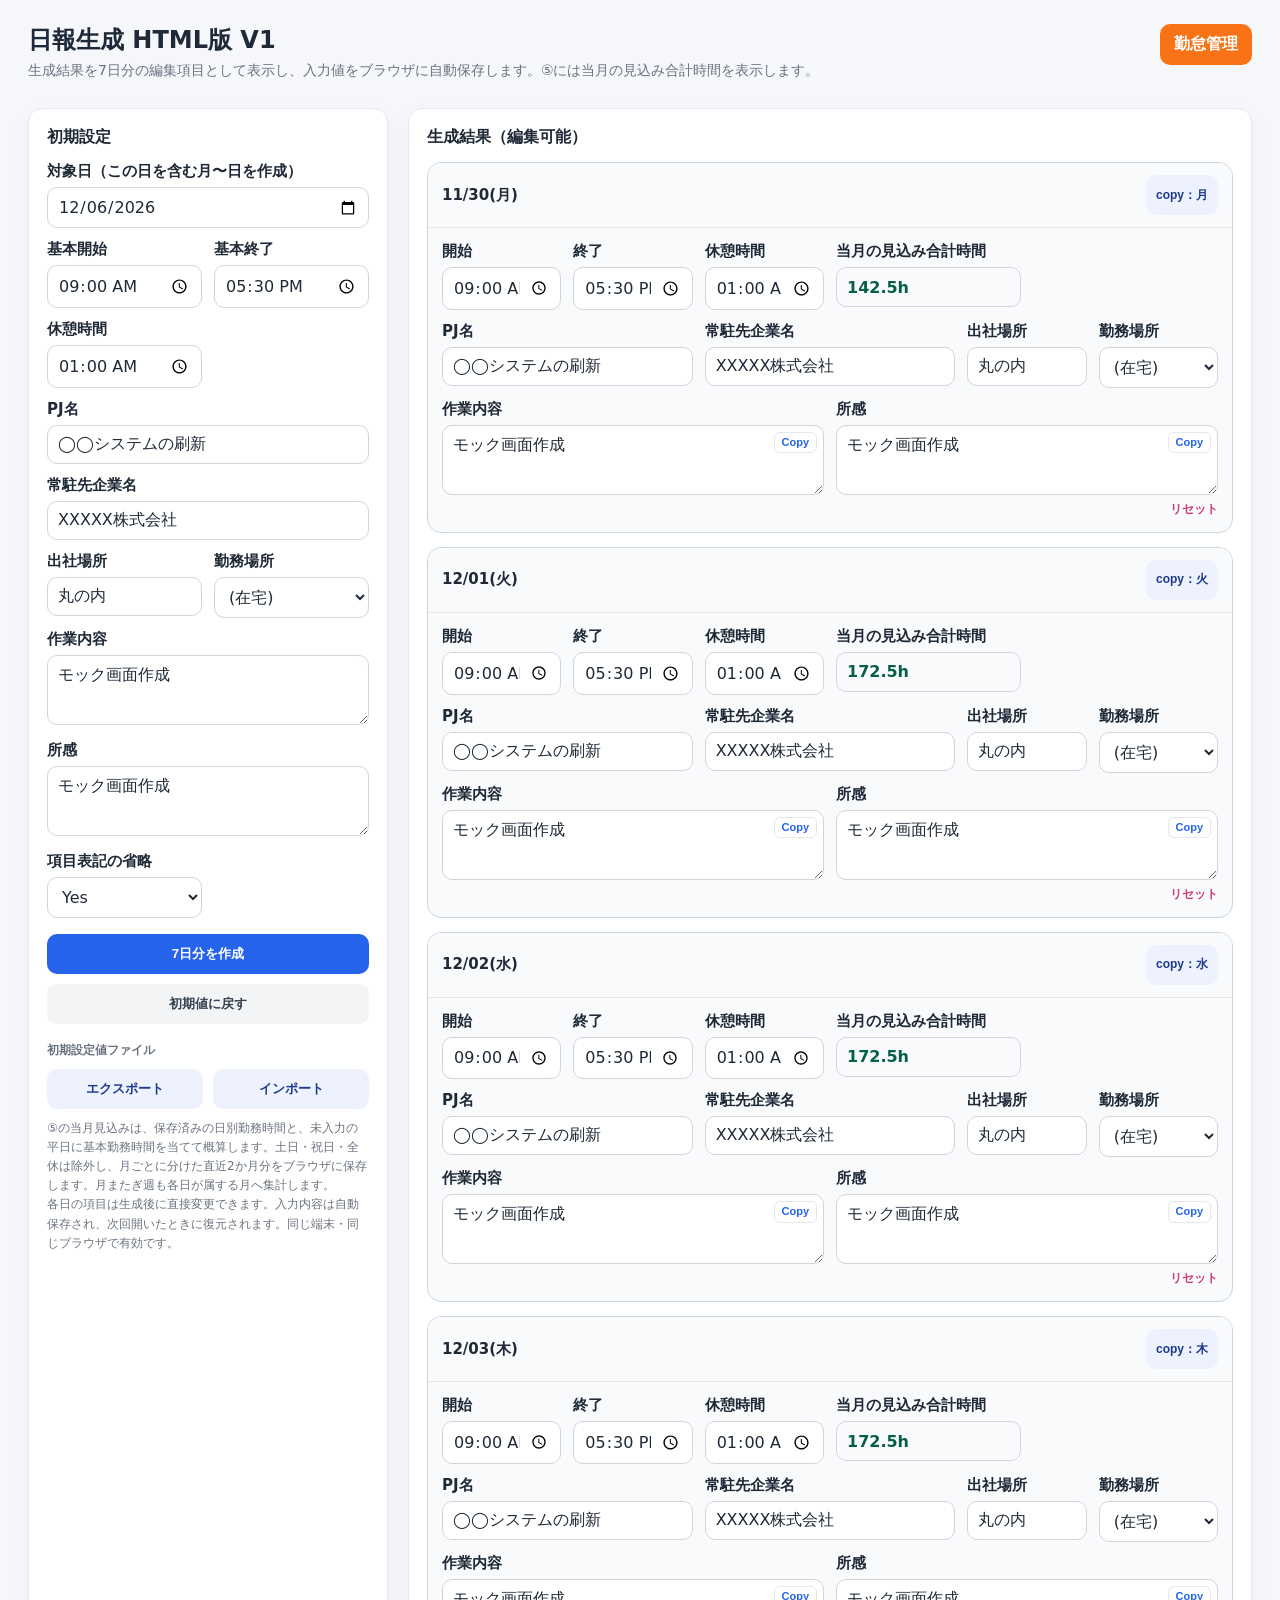
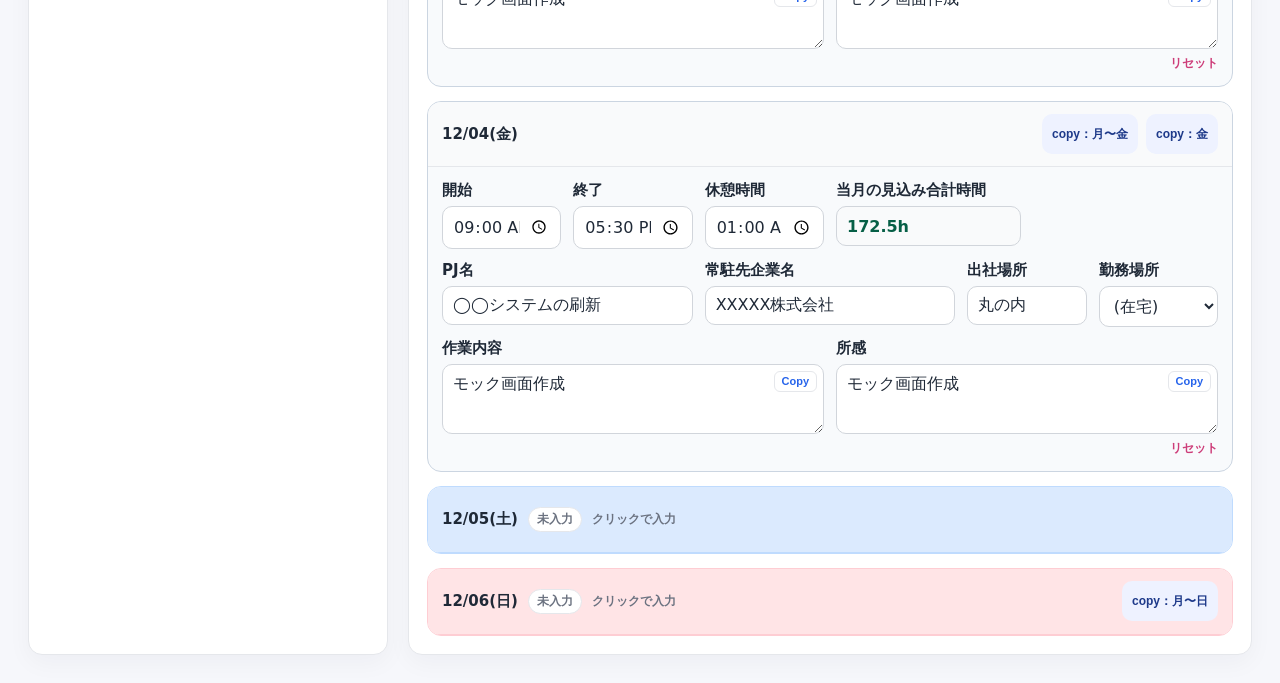
==== commit ebfeb581: "Add two-month attendance management page" ====
--- a/index.html
+++ b/index.html
@@ -4,7 +4,7 @@
   <meta charset="utf-8" />
   <meta name="viewport" content="width=device-width, initial-scale=1" />
   <title>日報生成 HTML版 V1</title>
-  <link rel="stylesheet" href="css/style.css?v=20260705-01" />
+  <link rel="stylesheet" href="css/style.css?v=20261006-02" />
 </head>
 <body>
   <header>
@@ -13,6 +13,7 @@
       <div class="sub">生成結果を7日分の編集項目として表示し、入力値をブラウザに自動保存します。⑤には当月の見込み合計時間を表示します。</div>
     </div>
     <div class="header-actions">
+      <a class="link-button attendance-link" href="attendance.html">勤怠管理</a>
       <button class="menu-btn" id="openSettingsBtn" type="button" aria-controls="settingsPanel" aria-expanded="false">☰ 初期設定</button>
     </div>
   </header>
--- a/css/style.css
+++ b/css/style.css
@@ -35,6 +35,8 @@
     button:hover { background:var(--accent2); }
     button.secondary, .link-button.secondary { background:var(--soft); color:#1e3a8a; }
     button.secondary:hover, .link-button.secondary:hover { background:#dbeafe; }
+    .link-button.attendance-link { background:#f97316; color:#fff; }
+    .link-button.attendance-link:hover { background:#ea580c; }
     button:disabled { cursor:not-allowed; opacity:.55; }
     button.ghost { background:#f3f4f6; color:#374151; }
     button.ghost:hover { background:#e5e7eb; }
@@ -163,3 +165,37 @@
     .holiday-table td { padding:10px 12px; border-bottom:1px solid var(--line); text-align:left; font-size:14px; }
     .holiday-table th { background:#f9fafb; color:#374151; white-space:nowrap; }
     .holiday-table tr:last-child td { border-bottom:0; }
+
+    .attendance-main { display:block; max-width:1240px; margin:0 auto; padding-top:16px; }
+    .attendance-months { display:flex; flex-direction:column; gap:20px; }
+    .attendance-panel { padding:18px; }
+    .attendance-month-head { display:flex; align-items:flex-start; justify-content:space-between; gap:20px; margin-bottom:14px; }
+    .attendance-month-head h2 { margin:5px 0 0; font-size:20px; }
+    .attendance-totals { display:grid; grid-template-columns:repeat(2, minmax(190px, 1fr)); gap:10px; }
+    .attendance-totals > div { min-width:190px; padding:10px 14px; border-radius:12px; background:var(--soft); }
+    .attendance-totals span { display:block; color:var(--muted); font-size:12px; font-weight:700; }
+    .attendance-totals strong { display:block; margin-top:3px; color:#1e3a8a; font-size:19px; }
+    .attendance-table-wrap { overflow:auto; border:1px solid var(--line); border-radius:10px; }
+    .attendance-table { width:100%; min-width:850px; border-collapse:collapse; background:#fff; }
+    .attendance-table th, .attendance-table td { padding:8px 10px; border-bottom:1px solid var(--line); text-align:left; font-size:14px; vertical-align:middle; }
+    .attendance-table th { position:sticky; top:0; z-index:1; background:#f9fafb; color:#374151; white-space:nowrap; }
+    .attendance-table tr:last-child td { border-bottom:0; }
+    .attendance-table input, .attendance-table select { min-width:105px; padding:7px 8px; border-radius:8px; }
+    .attendance-table input:disabled { color:var(--muted); background:#f3f4f6; }
+    .attendance-date { white-space:nowrap; font-weight:700; }
+    .attendance-weekday { color:var(--muted); font-weight:400; }
+    .attendance-status { display:inline-flex; padding:3px 8px; border-radius:999px; background:#dcfce7; color:#166534; font-size:12px; font-weight:700; white-space:nowrap; }
+    .attendance-status.is-pending { background:#f3f4f6; color:var(--muted); }
+    .attendance-worked { font-weight:700; white-space:nowrap; }
+    .attendance-saturday td { background:#eff6ff; }
+    .attendance-holiday td { background:#fff1f2; }
+    .attendance-note { margin:14px 2px 0; color:var(--muted); font-size:12px; line-height:1.7; }
+    @media (max-width:760px) {
+      .attendance-main { padding:8px 10px 18px; }
+      .attendance-panel { padding:14px; }
+      .attendance-month-head { display:block; }
+      .attendance-month-head h2 { margin:0 0 10px; }
+      .attendance-totals { grid-template-columns:1fr 1fr; }
+      .attendance-totals > div { min-width:0; padding:9px 10px; }
+      .attendance-totals strong { font-size:16px; }
+    }
